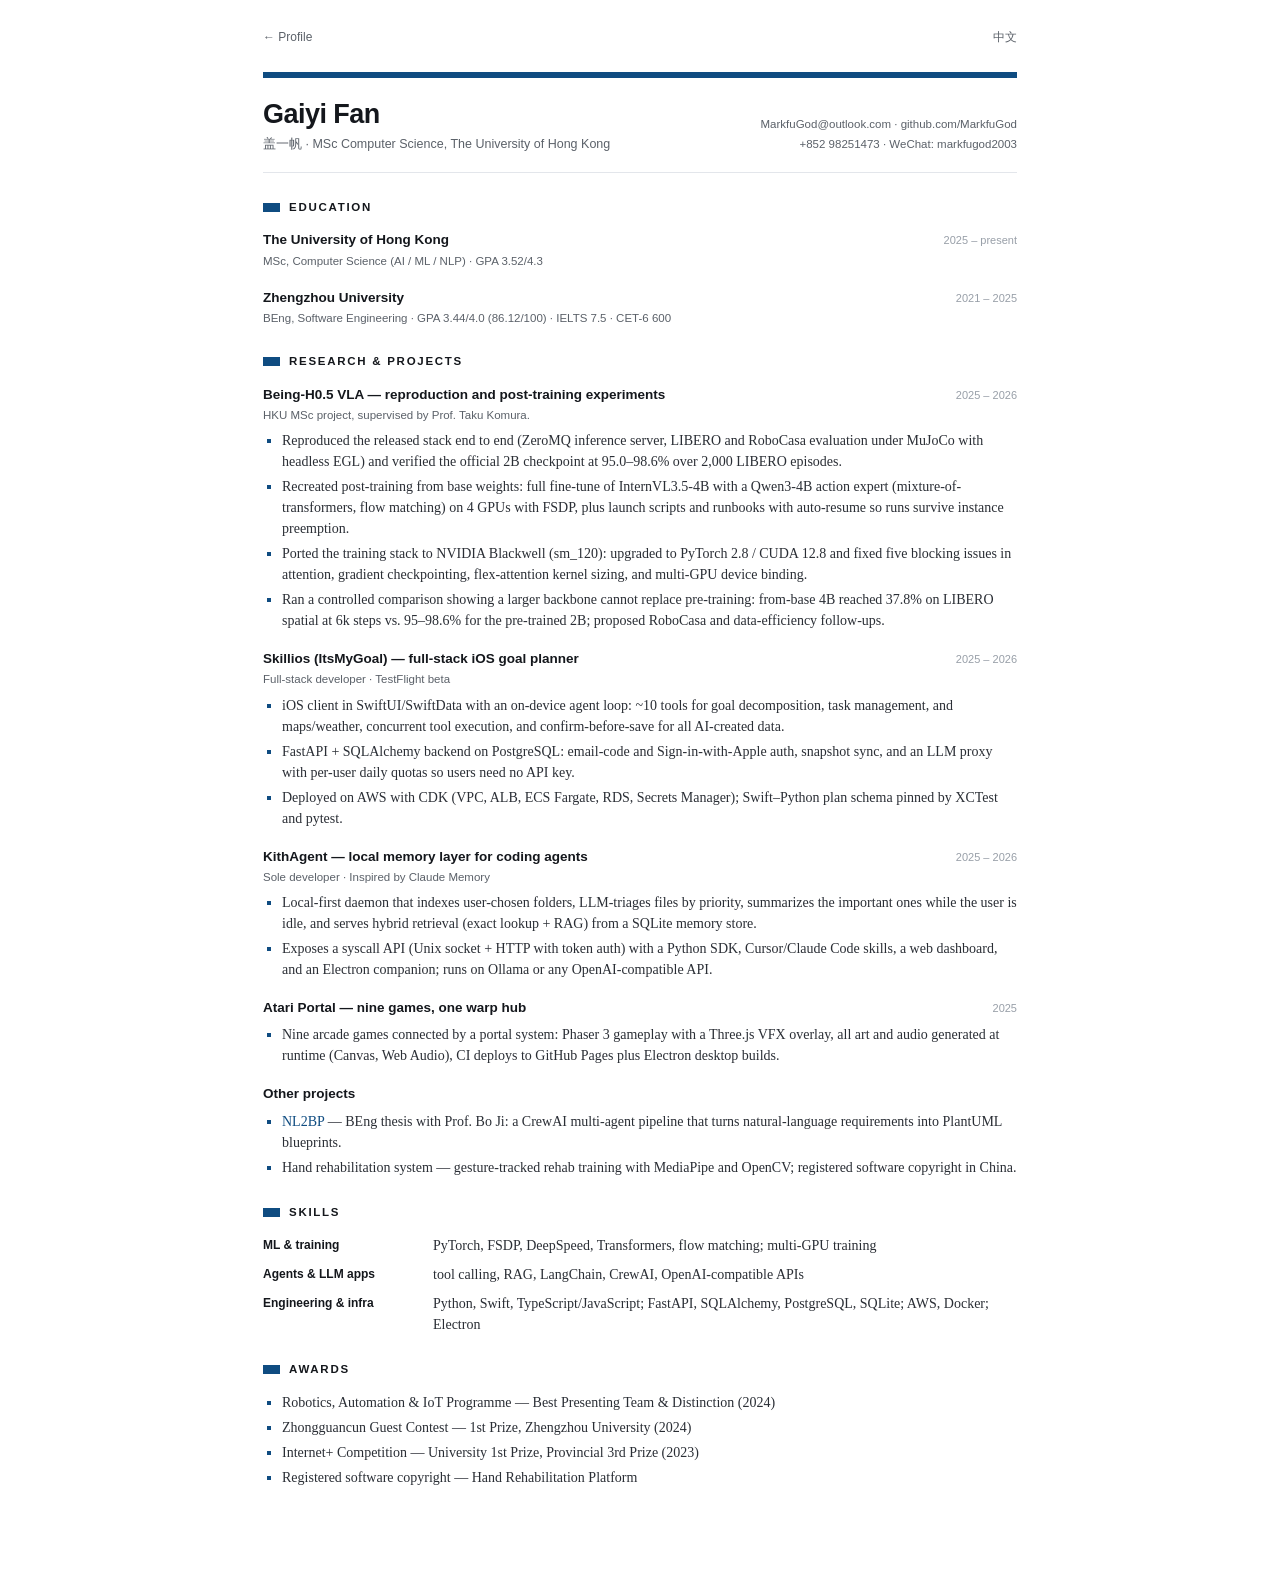
==== index_en.html @ 5c08ab9f "Refresh CV content and split profile/resume styling. Update project write-ups and resume bullets, ad" ====
<!DOCTYPE html>
<html lang="en">
<head>
    <meta charset="UTF-8">
    <meta name="viewport" content="width=device-width, initial-scale=1.0">
    <title>Gaiyi Fan — Resume</title>
    <link rel="stylesheet" href="neurips.css">
</head>
<body class="resume">
    <nav class="nav">
        <a href="index.html">← Profile</a>
        <a href="index_zh.html">中文</a>
    </nav>

    <header class="masthead">
        <div>
            <h1>Gaiyi Fan</h1>
            <div class="tagline">盖一帆 · MSc Computer Science, The University of Hong Kong</div>
        </div>
        <div class="contact">
            <a href="mailto:MarkfuGod@outlook.com">MarkfuGod@outlook.com</a> · github.com/MarkfuGod<br>
            +852 98251473 · WeChat: markfugod2003
        </div>
    </header>

    <section>
        <h2>Education</h2>
        <div class="item">
            <div class="head">
                <span class="title">The University of Hong Kong</span>
                <span class="date">2025 – present</span>
            </div>
            <div class="sub">MSc, Computer Science (AI / ML / NLP) · GPA 3.52/4.3</div>
        </div>
        <div class="item">
            <div class="head">
                <span class="title">Zhengzhou University</span>
                <span class="date">2021 – 2025</span>
            </div>
            <div class="sub">BEng, Software Engineering · GPA 3.44/4.0 (86.12/100) · IELTS 7.5 · CET-6 600</div>
        </div>
    </section>

    <section>
        <h2>Research &amp; Projects</h2>

        <div class="item">
            <div class="head">
                <span class="title">Being-H0.5 VLA — reproduction and post-training experiments</span>
                <span class="date">2025 – 2026</span>
            </div>
            <div class="sub">HKU MSc project, supervised by Prof. Taku Komura.</div>
            <ul>
                <li>Reproduced the released stack end to end (ZeroMQ inference server, LIBERO and RoboCasa evaluation under MuJoCo with headless EGL) and verified the official 2B checkpoint at 95.0–98.6% over 2,000 LIBERO episodes.</li>
                <li>Recreated post-training from base weights: full fine-tune of InternVL3.5-4B with a Qwen3-4B action expert (mixture-of-transformers, flow matching) on 4 GPUs with FSDP, plus launch scripts and runbooks with auto-resume so runs survive instance preemption.</li>
                <li>Ported the training stack to NVIDIA Blackwell (sm_120): upgraded to PyTorch 2.8 / CUDA 12.8 and fixed five blocking issues in attention, gradient checkpointing, flex-attention kernel sizing, and multi-GPU device binding.</li>
                <li>Ran a controlled comparison showing a larger backbone cannot replace pre-training: from-base 4B reached 37.8% on LIBERO spatial at 6k steps vs. 95–98.6% for the pre-trained 2B; proposed RoboCasa and data-efficiency follow-ups.</li>
            </ul>
        </div>

        <div class="item">
            <div class="head">
                <span class="title"><a href="https://github.com/MarkfuGod/skillios" target="_blank">Skillios (ItsMyGoal)</a> — full-stack iOS goal planner</span>
                <span class="date">2025 – 2026</span>
            </div>
            <div class="sub">Full-stack developer · TestFlight beta</div>
            <ul>
                <li>iOS client in SwiftUI/SwiftData with an on-device agent loop: ~10 tools for goal decomposition, task management, and maps/weather, concurrent tool execution, and confirm-before-save for all AI-created data.</li>
                <li>FastAPI + SQLAlchemy backend on PostgreSQL: email-code and Sign-in-with-Apple auth, snapshot sync, and an LLM proxy with per-user daily quotas so users need no API key.</li>
                <li>Deployed on AWS with CDK (VPC, ALB, ECS Fargate, RDS, Secrets Manager); Swift–Python plan schema pinned by XCTest and pytest.</li>
            </ul>
        </div>

        <div class="item">
            <div class="head">
                <span class="title"><a href="https://github.com/MarkfuGod/KithAgent" target="_blank">KithAgent</a> — local memory layer for coding agents</span>
                <span class="date">2025 – 2026</span>
            </div>
            <div class="sub">Sole developer · Inspired by Claude Memory</div>
            <ul>
                <li>Local-first daemon that indexes user-chosen folders, LLM-triages files by priority, summarizes the important ones while the user is idle, and serves hybrid retrieval (exact lookup + RAG) from a SQLite memory store.</li>
                <li>Exposes a syscall API (Unix socket + HTTP with token auth) with a Python SDK, Cursor/Claude Code skills, a web dashboard, and an Electron companion; runs on Ollama or any OpenAI-compatible API.</li>
            </ul>
        </div>

        <div class="item">
            <div class="head">
                <span class="title"><a href="https://github.com/MarkfuGod/atari-portal" target="_blank">Atari Portal</a> — nine games, one warp hub</span>
                <span class="date">2025</span>
            </div>
            <ul>
                <li>Nine arcade games connected by a portal system: Phaser 3 gameplay with a Three.js VFX overlay, all art and audio generated at runtime (Canvas, Web Audio), CI deploys to GitHub Pages plus Electron desktop builds.</li>
            </ul>
        </div>

        <div class="item">
            <div class="head">
                <span class="title">Other projects</span>
            </div>
            <ul>
                <li><a href="NL2BP-Project-Highlight_en.html">NL2BP</a> — BEng thesis with Prof. Bo Ji: a CrewAI multi-agent pipeline that turns natural-language requirements into PlantUML blueprints.</li>
                <li>Hand rehabilitation system — gesture-tracked rehab training with MediaPipe and OpenCV; registered software copyright in China.</li>
            </ul>
        </div>
    </section>

    <section>
        <h2>Skills</h2>
        <div class="skill-grid">
            <span class="k">ML &amp; training</span>
            <span>PyTorch, FSDP, DeepSpeed, Transformers, flow matching; multi-GPU training</span>
            <span class="k">Agents &amp; LLM apps</span>
            <span>tool calling, RAG, LangChain, CrewAI, OpenAI-compatible APIs</span>
            <span class="k">Engineering &amp; infra</span>
            <span>Python, Swift, TypeScript/JavaScript; FastAPI, SQLAlchemy, PostgreSQL, SQLite; AWS, Docker; Electron</span>
        </div>
    </section>

    <section>
        <h2>Awards</h2>
        <ul>
            <li>Robotics, Automation &amp; IoT Programme — Best Presenting Team &amp; Distinction (2024)</li>
            <li>Zhongguancun Guest Contest — 1st Prize, Zhengzhou University (2024)</li>
            <li>Internet+ Competition — University 1st Prize, Provincial 3rd Prize (2023)</li>
            <li>Registered software copyright — Hand Rehabilitation Platform</li>
        </ul>
    </section>
</body>
</html>
---- neurips.css ----
/* CV stylesheet — serif body (academic), sans structure + accent geometry (industrial).
   Shared by profile (body.profile) and resume (body.resume) pages. Print-friendly. */
:root {
    --ink: #14171c;
    --text: #2a2e35;
    --muted: #5b6169;
    --faint: #989fa8;
    --accent: #0f4c81;
    --rule: #e3e6eb;
    --chip-bg: #f3f5f8;
    --chip-bd: #dde2e8;
    --sans: -apple-system, BlinkMacSystemFont, "Segoe UI", "Helvetica Neue",
        Arial, "PingFang SC", "Hiragino Sans GB", "Microsoft YaHei", sans-serif;
    --serif: "Source Serif 4", "Source Serif Pro", Charter, "Bitstream Charter",
        Georgia, "Times New Roman", "Songti SC", SimSun, serif;
    --mono: "SF Mono", Menlo, Consolas, "Courier New", monospace;
}

* { margin: 0; padding: 0; box-sizing: border-box; }

body {
    font-family: var(--serif);
    color: var(--text);
    background: #fff;
    margin: 0 auto;
    text-rendering: optimizeLegibility;
}

body.profile {
    max-width: 750px;
    font-size: 15px;
    line-height: 1.62;
    padding: 28px 28px 90px;
}

body.resume {
    max-width: 810px;
    font-size: 14px;
    line-height: 1.5;
    padding: 28px 28px 90px;
}

a { color: var(--accent); text-decoration: none; }
a:hover { text-decoration: underline; }

code { font-family: var(--mono); font-size: 0.86em; }
strong { color: var(--ink); }

/* ---- top navigation ---- */
.nav {
    font-family: var(--sans);
    font-size: 12px;
    color: var(--faint);
    display: flex;
    justify-content: space-between;
    gap: 1em;
    margin-bottom: 26px;
}
.nav a { color: var(--muted); }

/* ---- masthead ---- */
.masthead {
    border-top: 6px solid var(--accent);
    border-bottom: 1px solid var(--rule);
    padding: 22px 0 18px;
    margin-bottom: 10px;
    display: flex;
    justify-content: space-between;
    align-items: flex-end;
    gap: 24px;
    print-color-adjust: exact;
    -webkit-print-color-adjust: exact;
}
.masthead h1 {
    font-family: var(--sans);
    font-size: 27px;
    font-weight: 800;
    letter-spacing: -0.02em;
    line-height: 1.05;
    color: var(--ink);
}
.masthead .tagline {
    font-family: var(--sans);
    font-size: 12.5px;
    color: var(--muted);
    margin-top: 7px;
}
.masthead .contact {
    font-family: var(--sans);
    font-size: 11.5px;
    line-height: 1.75;
    text-align: right;
    color: var(--muted);
    white-space: nowrap;
    flex-shrink: 0;
}
.masthead .contact a { color: inherit; }

/* ---- sections ---- */
section { margin: 26px 0; }
section:last-child { margin-bottom: 0; }

section > h2 {
    font-family: var(--sans);
    font-size: 11.5px;
    font-weight: 700;
    letter-spacing: 0.15em;
    text-transform: uppercase;
    color: var(--ink);
    display: flex;
    align-items: center;
    gap: 9px;
    margin-bottom: 14px;
}
section > h2::before {
    content: "";
    width: 17px;
    height: 9px;
    background: var(--accent);
    flex-shrink: 0;
    print-color-adjust: exact;
    -webkit-print-color-adjust: exact;
}

p { margin-bottom: 9px; }
p:last-child { margin-bottom: 0; }

.intro p { margin-bottom: 10px; }

/* ---- resume items ---- */
.item { margin-bottom: 18px; }
.item:last-child { margin-bottom: 0; }

.head {
    display: flex;
    justify-content: space-between;
    align-items: baseline;
    gap: 16px;
}
.head .title {
    font-family: var(--sans);
    font-size: 13.5px;
    font-weight: 700;
    color: var(--ink);
}
.head .title a { color: inherit; }
.head .date {
    font-family: var(--sans);
    font-size: 11px;
    color: var(--faint);
    white-space: nowrap;
    font-variant-numeric: tabular-nums;
}
.sub {
    font-family: var(--sans);
    font-size: 11.5px;
    color: var(--muted);
    margin-top: 2px;
}

ul {
    list-style: square;
    margin: 6px 0 0 19px;
    padding: 0;
}
li { margin-bottom: 4px; }
li::marker { color: var(--accent); }
li:last-child { margin-bottom: 0; }

/* ---- skills grid ---- */
.skill-grid {
    display: grid;
    grid-template-columns: 150px 1fr;
    column-gap: 20px;
    row-gap: 8px;
}
.skill-grid .k {
    font-family: var(--sans);
    font-size: 12px;
    font-weight: 700;
    color: var(--ink);
    padding-top: 1px;
}

/* ---- profile page projects ---- */
.project {
    border-top: 1px solid var(--rule);
    padding: 18px 0 4px;
    margin-bottom: 14px;
}
section > .project:first-of-type { border-top: none; padding-top: 4px; }
.project h3 {
    font-family: var(--sans);
    font-size: 16.5px;
    font-weight: 750;
    letter-spacing: -0.01em;
    color: var(--ink);
    margin-bottom: 3px;
}
.project h3 a { color: inherit; }
.project .when {
    font-family: var(--sans);
    font-size: 11.5px;
    color: var(--faint);
    margin-bottom: 11px;
}
.project ul { margin-bottom: 9px; }

/* ---- stack chips ---- */
.chips {
    display: flex;
    flex-wrap: wrap;
    gap: 6px;
    margin-top: 12px;
}
.chips span {
    font-family: var(--sans);
    font-size: 10.5px;
    line-height: 1;
    padding: 4px 9px 5px;
    border: 1px solid var(--chip-bd);
    background: var(--chip-bg);
    border-radius: 999px;
    color: var(--muted);
    white-space: nowrap;
    print-color-adjust: exact;
    -webkit-print-color-adjust: exact;
}

/* ---- responsive ---- */
@media (max-width: 640px) {
    body.profile, body.resume { padding: 20px 18px 70px; }
    .masthead { flex-direction: column; align-items: flex-start; gap: 10px; }
    .masthead .contact { text-align: left; white-space: normal; }
    .head { flex-direction: column; gap: 1px; }
    .skill-grid { grid-template-columns: 1fr; row-gap: 2px; }
    .skill-grid .k { margin-top: 10px; }
}

/* ---- print ---- */
@media print {
    @page { margin: 12mm 14mm; }
    .nav { display: none; }
    body.profile, body.resume {
        max-width: 100%;
        padding: 0;
        font-size: 10pt;
        line-height: 1.5;
    }
    .masthead { border-top-width: 4pt; padding-top: 14pt; }
    .masthead h1 { font-size: 19pt; }
    a { color: inherit; }
    .item, .project { break-inside: avoid; page-break-inside: avoid; }
    section > h2 { break-after: avoid; }
    .masthead { break-after: avoid; }
}
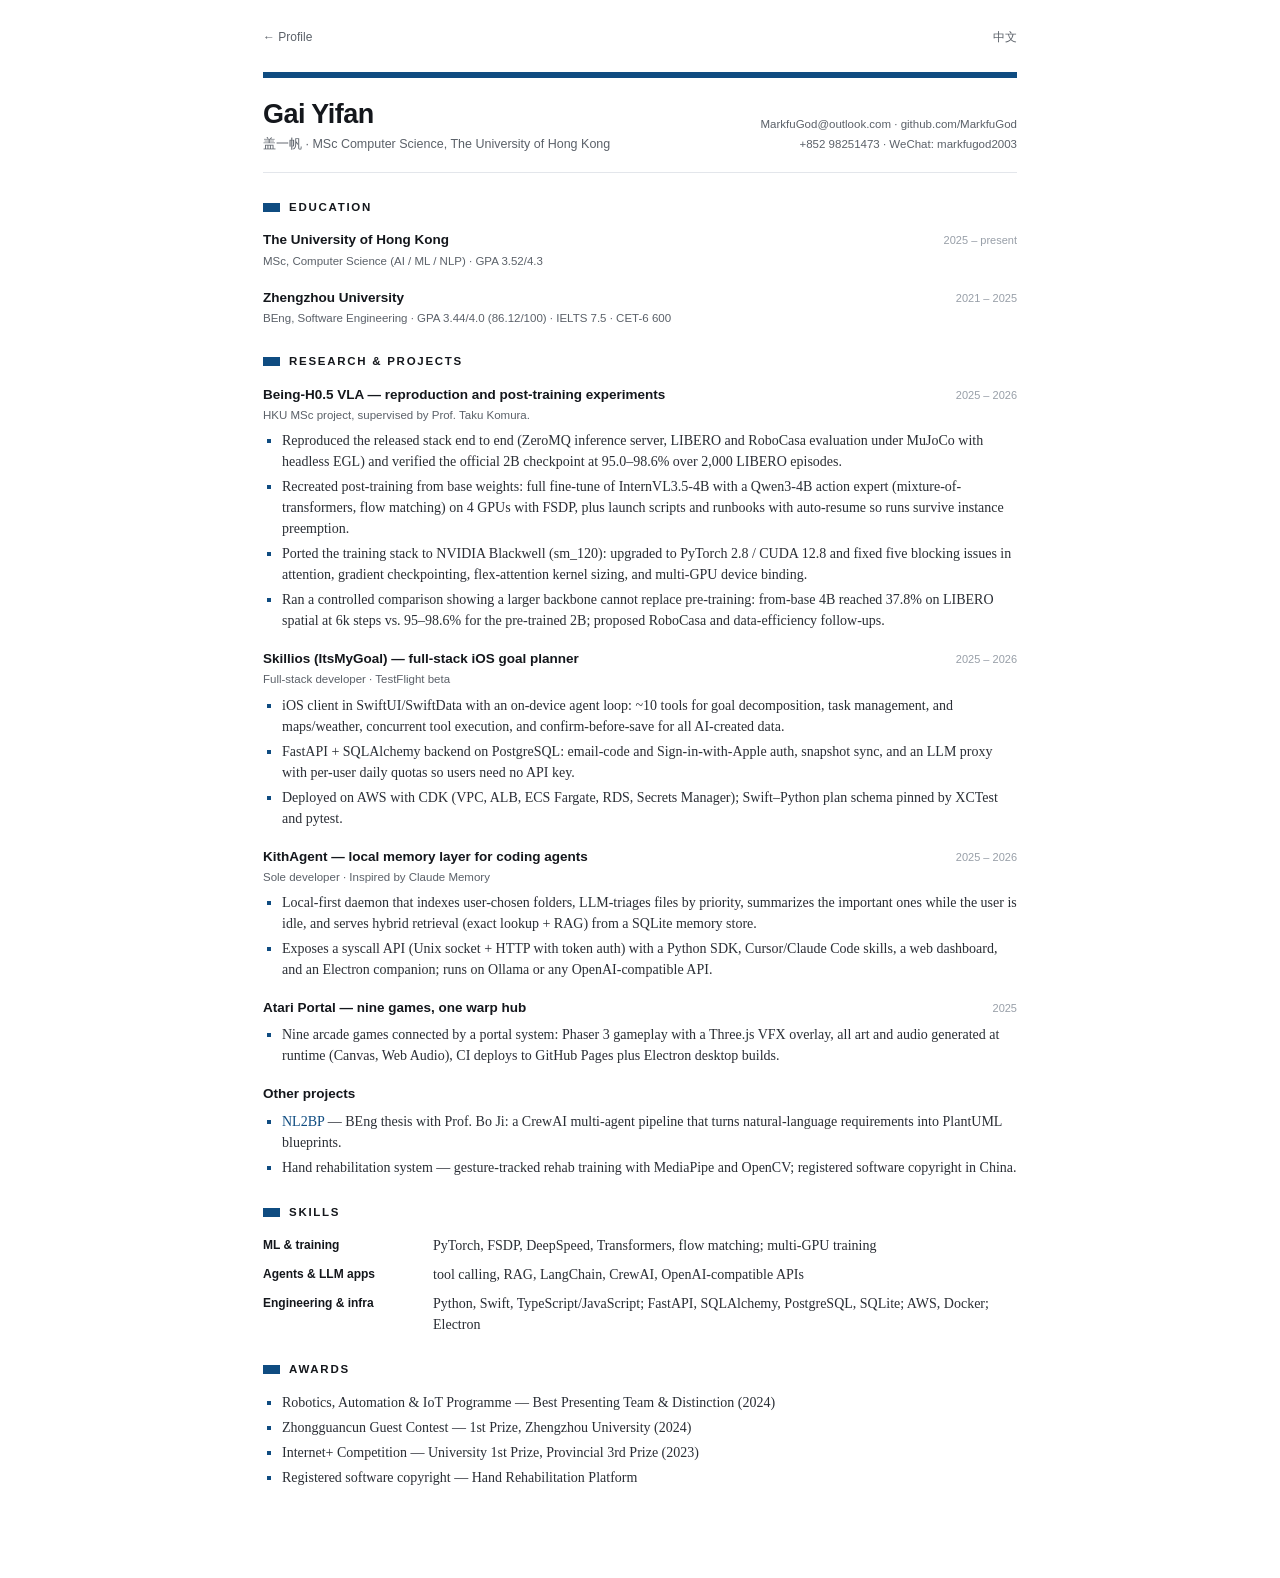
==== commit 75cffc1d: "Correct English name to Gai Yifan across the site." ====
--- a/index_en.html
+++ b/index_en.html
@@ -3,7 +3,7 @@
 <head>
     <meta charset="UTF-8">
     <meta name="viewport" content="width=device-width, initial-scale=1.0">
-    <title>Gaiyi Fan — Resume</title>
+    <title>Gai Yifan — Resume</title>
     <link rel="stylesheet" href="neurips.css">
 </head>
 <body class="resume">
@@ -14,7 +14,7 @@
 
     <header class="masthead">
         <div>
-            <h1>Gaiyi Fan</h1>
+            <h1>Gai Yifan</h1>
             <div class="tagline">盖一帆 · MSc Computer Science, The University of Hong Kong</div>
         </div>
         <div class="contact">
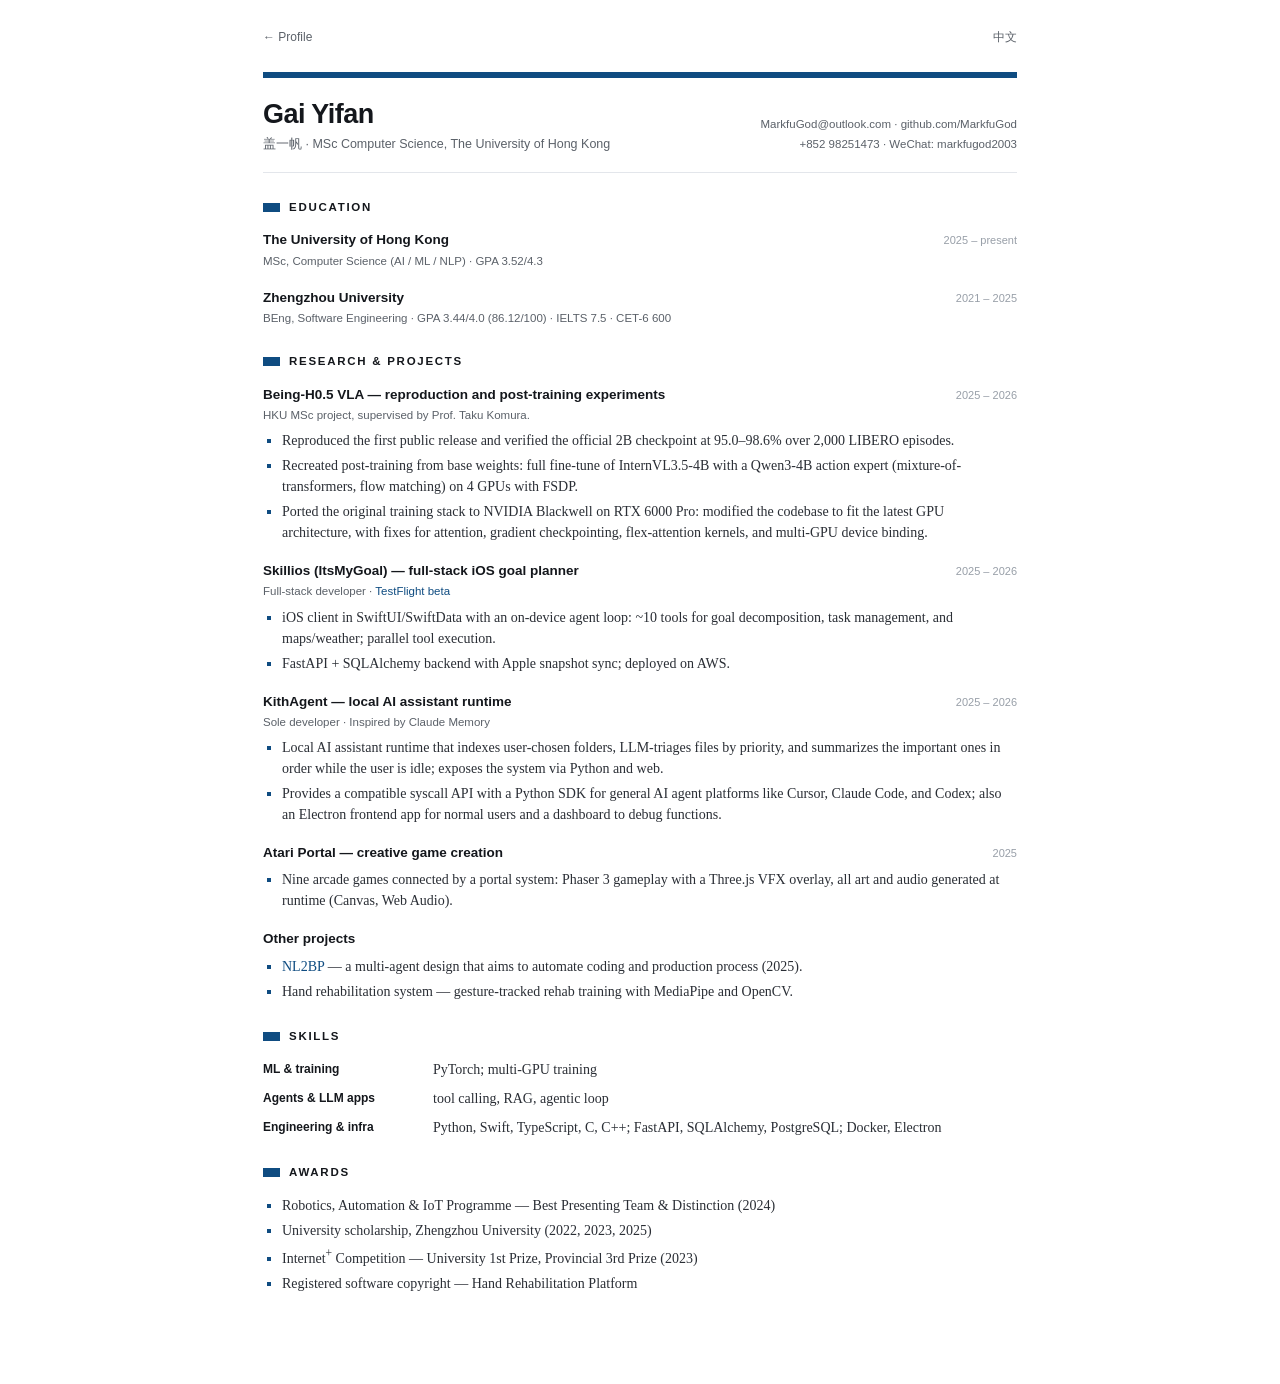
==== commit 364e45ae: "Tighten resume bullets and add Skillios TestFlight link. Refocus project and skills sections per lat" ====
--- a/index_en.html
+++ b/index_en.html
@@ -51,10 +51,9 @@
             </div>
             <div class="sub">HKU MSc project, supervised by Prof. Taku Komura.</div>
             <ul>
-                <li>Reproduced the released stack end to end (ZeroMQ inference server, LIBERO and RoboCasa evaluation under MuJoCo with headless EGL) and verified the official 2B checkpoint at 95.0–98.6% over 2,000 LIBERO episodes.</li>
-                <li>Recreated post-training from base weights: full fine-tune of InternVL3.5-4B with a Qwen3-4B action expert (mixture-of-transformers, flow matching) on 4 GPUs with FSDP, plus launch scripts and runbooks with auto-resume so runs survive instance preemption.</li>
-                <li>Ported the training stack to NVIDIA Blackwell (sm_120): upgraded to PyTorch 2.8 / CUDA 12.8 and fixed five blocking issues in attention, gradient checkpointing, flex-attention kernel sizing, and multi-GPU device binding.</li>
-                <li>Ran a controlled comparison showing a larger backbone cannot replace pre-training: from-base 4B reached 37.8% on LIBERO spatial at 6k steps vs. 95–98.6% for the pre-trained 2B; proposed RoboCasa and data-efficiency follow-ups.</li>
+                <li>Reproduced the first public release and verified the official 2B checkpoint at 95.0–98.6% over 2,000 LIBERO episodes.</li>
+                <li>Recreated post-training from base weights: full fine-tune of InternVL3.5-4B with a Qwen3-4B action expert (mixture-of-transformers, flow matching) on 4 GPUs with FSDP.</li>
+                <li>Ported the original training stack to NVIDIA Blackwell on RTX 6000 Pro: modified the codebase to fit the latest GPU architecture, with fixes for attention, gradient checkpointing, flex-attention kernels, and multi-GPU device binding.</li>
             </ul>
         </div>
 
@@ -63,33 +62,32 @@
                 <span class="title"><a href="https://github.com/MarkfuGod/skillios" target="_blank">Skillios (ItsMyGoal)</a> — full-stack iOS goal planner</span>
                 <span class="date">2025 – 2026</span>
             </div>
-            <div class="sub">Full-stack developer · TestFlight beta</div>
+            <div class="sub">Full-stack developer · <a href="https://testflight.apple.com/join/FVfXajpn" target="_blank">TestFlight beta</a></div>
             <ul>
-                <li>iOS client in SwiftUI/SwiftData with an on-device agent loop: ~10 tools for goal decomposition, task management, and maps/weather, concurrent tool execution, and confirm-before-save for all AI-created data.</li>
-                <li>FastAPI + SQLAlchemy backend on PostgreSQL: email-code and Sign-in-with-Apple auth, snapshot sync, and an LLM proxy with per-user daily quotas so users need no API key.</li>
-                <li>Deployed on AWS with CDK (VPC, ALB, ECS Fargate, RDS, Secrets Manager); Swift–Python plan schema pinned by XCTest and pytest.</li>
+                <li>iOS client in SwiftUI/SwiftData with an on-device agent loop: ~10 tools for goal decomposition, task management, and maps/weather; parallel tool execution.</li>
+                <li>FastAPI + SQLAlchemy backend with Apple snapshot sync; deployed on AWS.</li>
             </ul>
         </div>
 
         <div class="item">
             <div class="head">
-                <span class="title"><a href="https://github.com/MarkfuGod/KithAgent" target="_blank">KithAgent</a> — local memory layer for coding agents</span>
+                <span class="title"><a href="https://github.com/MarkfuGod/KithAgent" target="_blank">KithAgent</a> — local AI assistant runtime</span>
                 <span class="date">2025 – 2026</span>
             </div>
             <div class="sub">Sole developer · Inspired by Claude Memory</div>
             <ul>
-                <li>Local-first daemon that indexes user-chosen folders, LLM-triages files by priority, summarizes the important ones while the user is idle, and serves hybrid retrieval (exact lookup + RAG) from a SQLite memory store.</li>
-                <li>Exposes a syscall API (Unix socket + HTTP with token auth) with a Python SDK, Cursor/Claude Code skills, a web dashboard, and an Electron companion; runs on Ollama or any OpenAI-compatible API.</li>
+                <li>Local AI assistant runtime that indexes user-chosen folders, LLM-triages files by priority, and summarizes the important ones in order while the user is idle; exposes the system via Python and web.</li>
+                <li>Provides a compatible syscall API with a Python SDK for general AI agent platforms like Cursor, Claude Code, and Codex; also an Electron frontend app for normal users and a dashboard to debug functions.</li>
             </ul>
         </div>
 
         <div class="item">
             <div class="head">
-                <span class="title"><a href="https://github.com/MarkfuGod/atari-portal" target="_blank">Atari Portal</a> — nine games, one warp hub</span>
+                <span class="title"><a href="https://github.com/MarkfuGod/atari-portal" target="_blank">Atari Portal</a> — creative game creation</span>
                 <span class="date">2025</span>
             </div>
             <ul>
-                <li>Nine arcade games connected by a portal system: Phaser 3 gameplay with a Three.js VFX overlay, all art and audio generated at runtime (Canvas, Web Audio), CI deploys to GitHub Pages plus Electron desktop builds.</li>
+                <li>Nine arcade games connected by a portal system: Phaser 3 gameplay with a Three.js VFX overlay, all art and audio generated at runtime (Canvas, Web Audio).</li>
             </ul>
         </div>
 
@@ -98,8 +96,8 @@
                 <span class="title">Other projects</span>
             </div>
             <ul>
-                <li><a href="NL2BP-Project-Highlight_en.html">NL2BP</a> — BEng thesis with Prof. Bo Ji: a CrewAI multi-agent pipeline that turns natural-language requirements into PlantUML blueprints.</li>
-                <li>Hand rehabilitation system — gesture-tracked rehab training with MediaPipe and OpenCV; registered software copyright in China.</li>
+                <li><a href="NL2BP-Project-Highlight_en.html">NL2BP</a> — a multi-agent design that aims to automate coding and production process (2025).</li>
+                <li>Hand rehabilitation system — gesture-tracked rehab training with MediaPipe and OpenCV.</li>
             </ul>
         </div>
     </section>
@@ -108,11 +106,11 @@
         <h2>Skills</h2>
         <div class="skill-grid">
             <span class="k">ML &amp; training</span>
-            <span>PyTorch, FSDP, DeepSpeed, Transformers, flow matching; multi-GPU training</span>
+            <span>PyTorch; multi-GPU training</span>
             <span class="k">Agents &amp; LLM apps</span>
-            <span>tool calling, RAG, LangChain, CrewAI, OpenAI-compatible APIs</span>
+            <span>tool calling, RAG, agentic loop</span>
             <span class="k">Engineering &amp; infra</span>
-            <span>Python, Swift, TypeScript/JavaScript; FastAPI, SQLAlchemy, PostgreSQL, SQLite; AWS, Docker; Electron</span>
+            <span>Python, Swift, TypeScript, C, C++; FastAPI, SQLAlchemy, PostgreSQL; Docker, Electron</span>
         </div>
     </section>
 
@@ -120,8 +118,8 @@
         <h2>Awards</h2>
         <ul>
             <li>Robotics, Automation &amp; IoT Programme — Best Presenting Team &amp; Distinction (2024)</li>
-            <li>Zhongguancun Guest Contest — 1st Prize, Zhengzhou University (2024)</li>
-            <li>Internet+ Competition — University 1st Prize, Provincial 3rd Prize (2023)</li>
+            <li>University scholarship, Zhengzhou University (2022, 2023, 2025)</li>
+            <li>Internet<sup>+</sup> Competition — University 1st Prize, Provincial 3rd Prize (2023)</li>
             <li>Registered software copyright — Hand Rehabilitation Platform</li>
         </ul>
     </section>
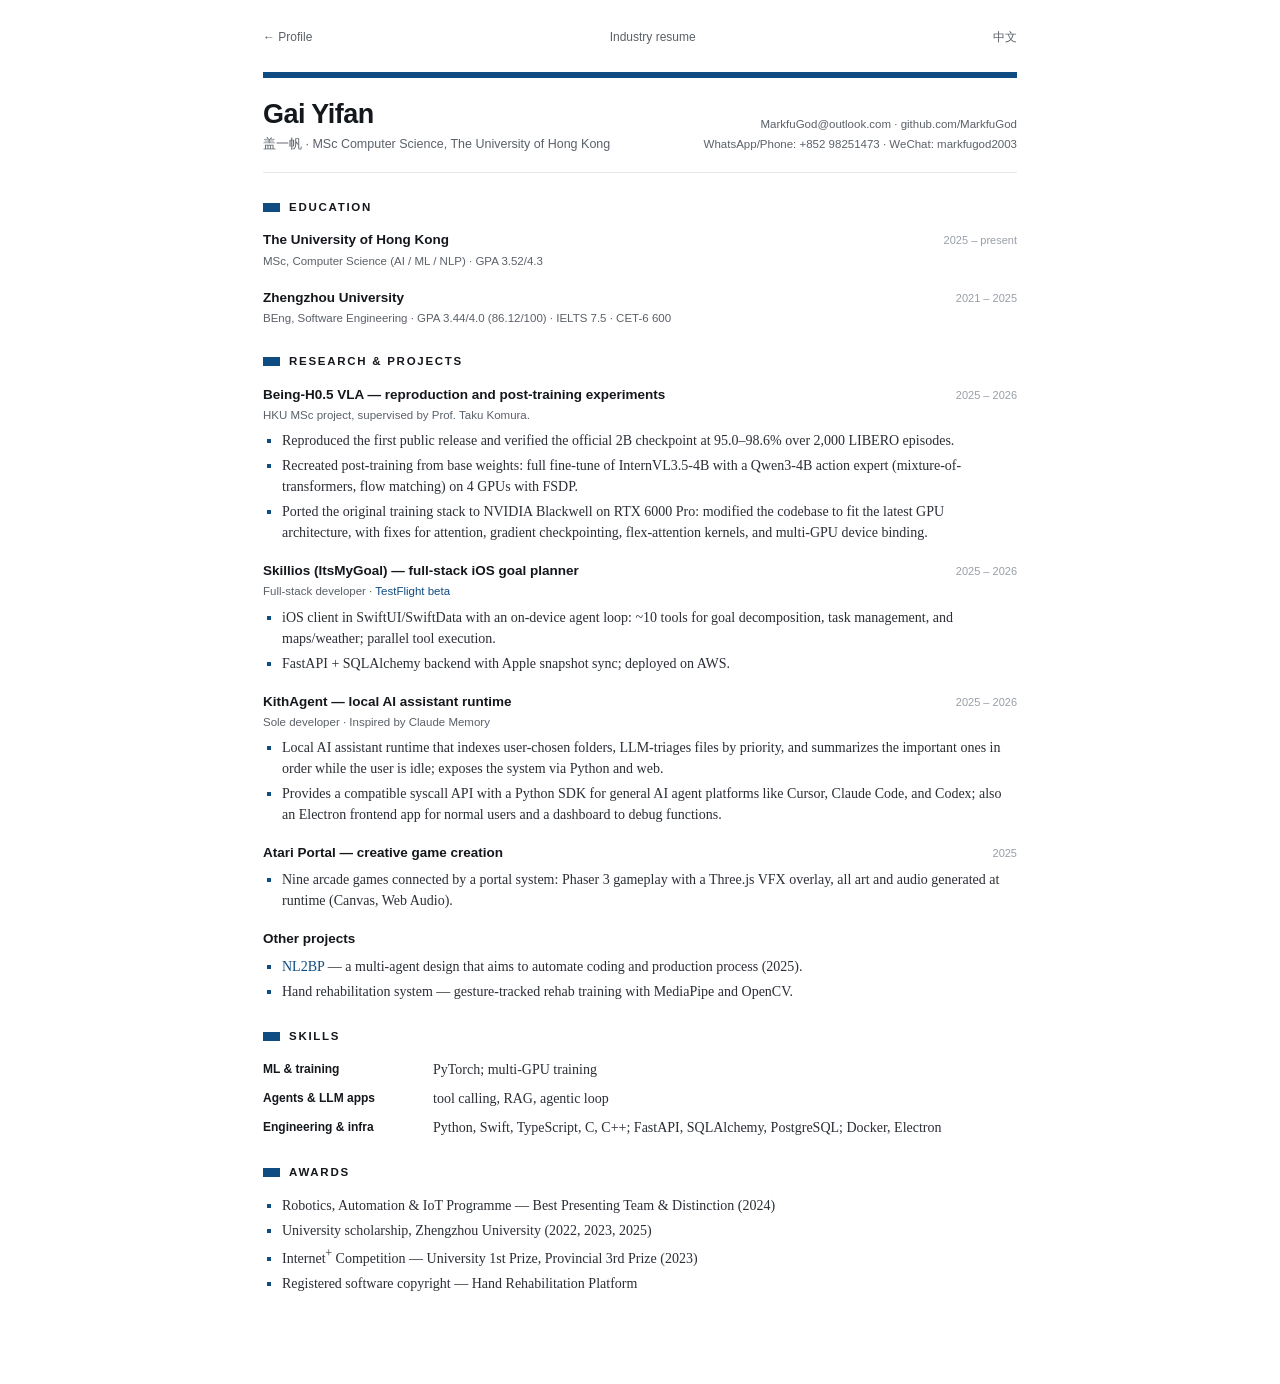
==== commit dd8a4ab0: "Add industry-focused resumes with agent engineering emphasis. Introduce EN/ZH industrial resume page" ====
--- a/index_en.html
+++ b/index_en.html
@@ -9,6 +9,7 @@
 <body class="resume">
     <nav class="nav">
         <a href="index.html">← Profile</a>
+        <a href="index_en_industrial.html">Industry resume</a>
         <a href="index_zh.html">中文</a>
     </nav>
 
@@ -19,7 +20,7 @@
         </div>
         <div class="contact">
             <a href="mailto:MarkfuGod@outlook.com">MarkfuGod@outlook.com</a> · github.com/MarkfuGod<br>
-            +852 98251473 · WeChat: markfugod2003
+            WhatsApp/Phone: +852 98251473 · WeChat: markfugod2003
         </div>
     </header>
 
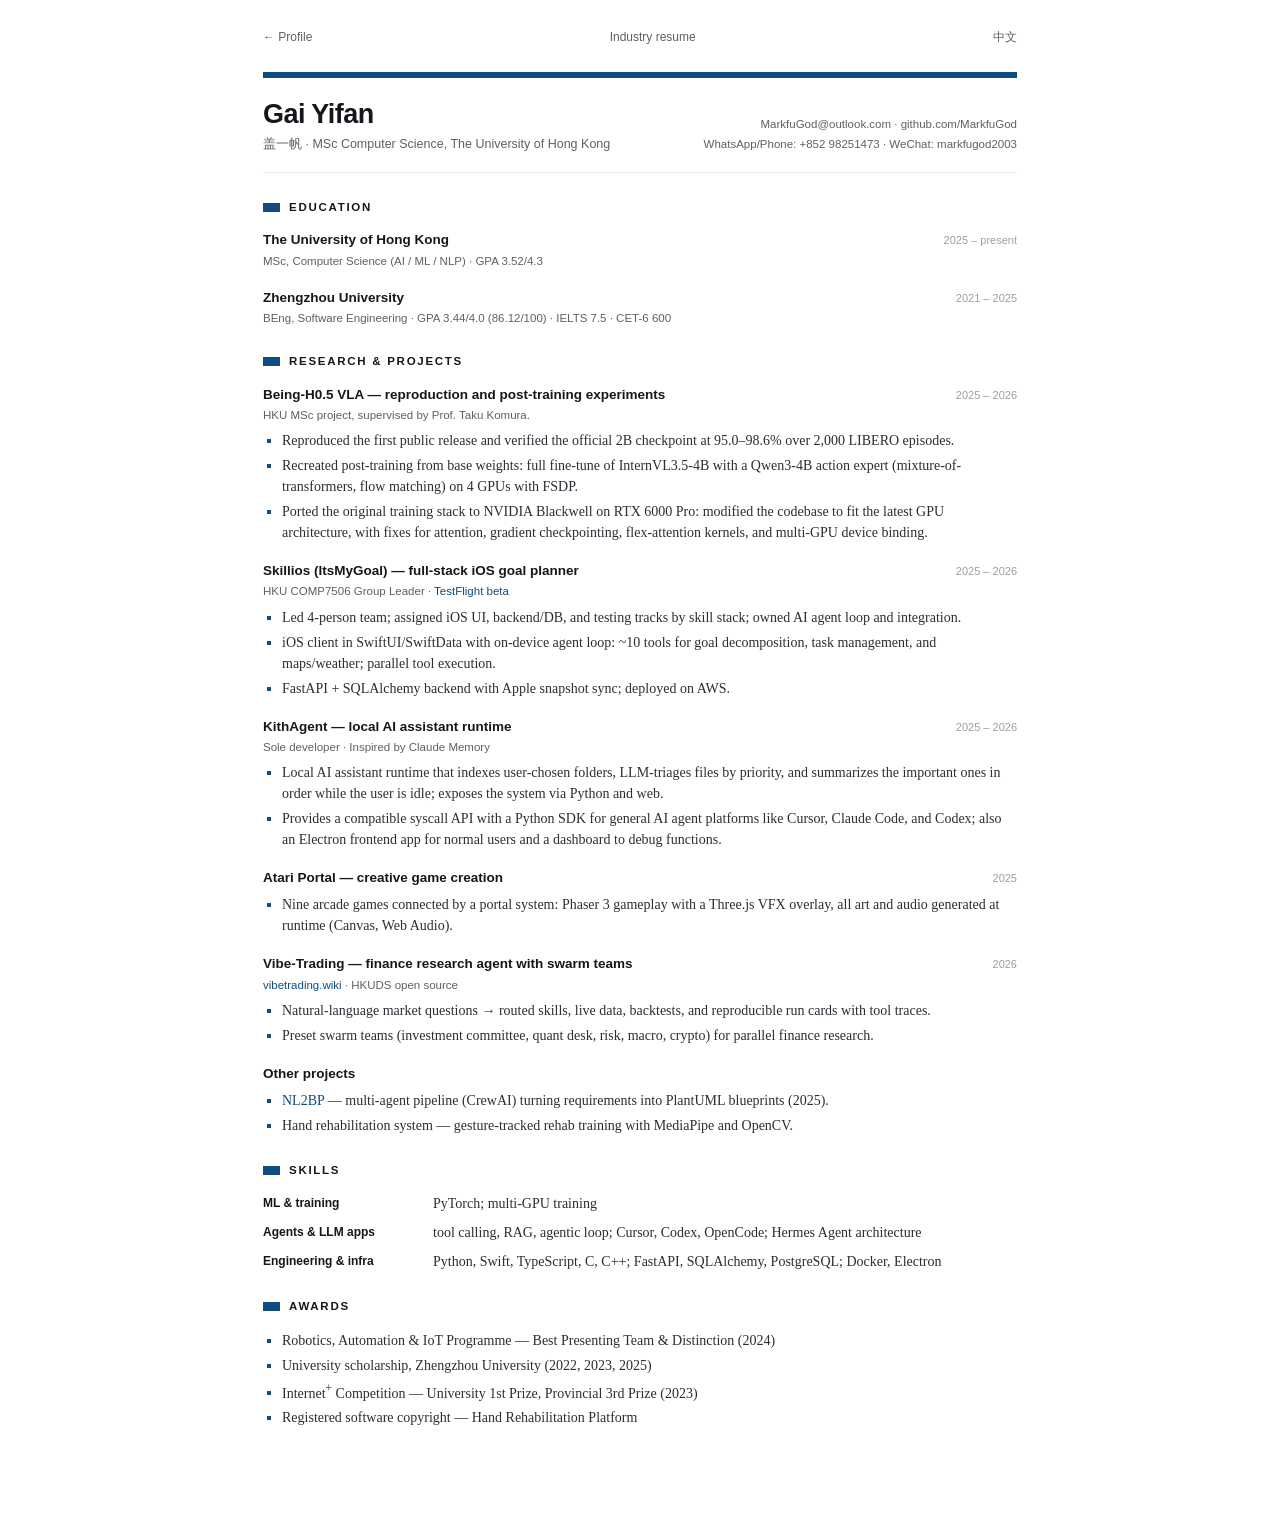
==== commit 413f0fd1: "Update resumes with Vibe-Trading and streamlined team leadership. Add finance research agent project" ====
--- a/index_en.html
+++ b/index_en.html
@@ -63,9 +63,10 @@
                 <span class="title"><a href="https://github.com/MarkfuGod/skillios" target="_blank">Skillios (ItsMyGoal)</a> — full-stack iOS goal planner</span>
                 <span class="date">2025 – 2026</span>
             </div>
-            <div class="sub">Full-stack developer · <a href="https://testflight.apple.com/join/FVfXajpn" target="_blank">TestFlight beta</a></div>
+            <div class="sub">HKU COMP7506 Group Leader · <a href="https://testflight.apple.com/join/FVfXajpn" target="_blank">TestFlight beta</a></div>
             <ul>
-                <li>iOS client in SwiftUI/SwiftData with an on-device agent loop: ~10 tools for goal decomposition, task management, and maps/weather; parallel tool execution.</li>
+                <li>Led 4-person team; assigned iOS UI, backend/DB, and testing tracks by skill stack; owned AI agent loop and integration.</li>
+                <li>iOS client in SwiftUI/SwiftData with on-device agent loop: ~10 tools for goal decomposition, task management, and maps/weather; parallel tool execution.</li>
                 <li>FastAPI + SQLAlchemy backend with Apple snapshot sync; deployed on AWS.</li>
             </ul>
         </div>
@@ -94,10 +95,22 @@
 
         <div class="item">
             <div class="head">
+                <span class="title"><a href="Vibe-Trading-Project-Highlight_en.html">Vibe-Trading</a> — finance research agent with swarm teams</span>
+                <span class="date">2026</span>
+            </div>
+            <div class="sub"><a href="https://vibetrading.wiki/home/" target="_blank">vibetrading.wiki</a> · HKUDS open source</div>
+            <ul>
+                <li>Natural-language market questions → routed skills, live data, backtests, and reproducible run cards with tool traces.</li>
+                <li>Preset swarm teams (investment committee, quant desk, risk, macro, crypto) for parallel finance research.</li>
+            </ul>
+        </div>
+
+        <div class="item">
+            <div class="head">
                 <span class="title">Other projects</span>
             </div>
             <ul>
-                <li><a href="NL2BP-Project-Highlight_en.html">NL2BP</a> — a multi-agent design that aims to automate coding and production process (2025).</li>
+                <li><a href="NL2BP-Project-Highlight_en.html">NL2BP</a> — multi-agent pipeline (CrewAI) turning requirements into PlantUML blueprints (2025).</li>
                 <li>Hand rehabilitation system — gesture-tracked rehab training with MediaPipe and OpenCV.</li>
             </ul>
         </div>
@@ -109,7 +122,7 @@
             <span class="k">ML &amp; training</span>
             <span>PyTorch; multi-GPU training</span>
             <span class="k">Agents &amp; LLM apps</span>
-            <span>tool calling, RAG, agentic loop</span>
+            <span>tool calling, RAG, agentic loop; Cursor, Codex, OpenCode; Hermes Agent architecture</span>
             <span class="k">Engineering &amp; infra</span>
             <span>Python, Swift, TypeScript, C, C++; FastAPI, SQLAlchemy, PostgreSQL; Docker, Electron</span>
         </div>
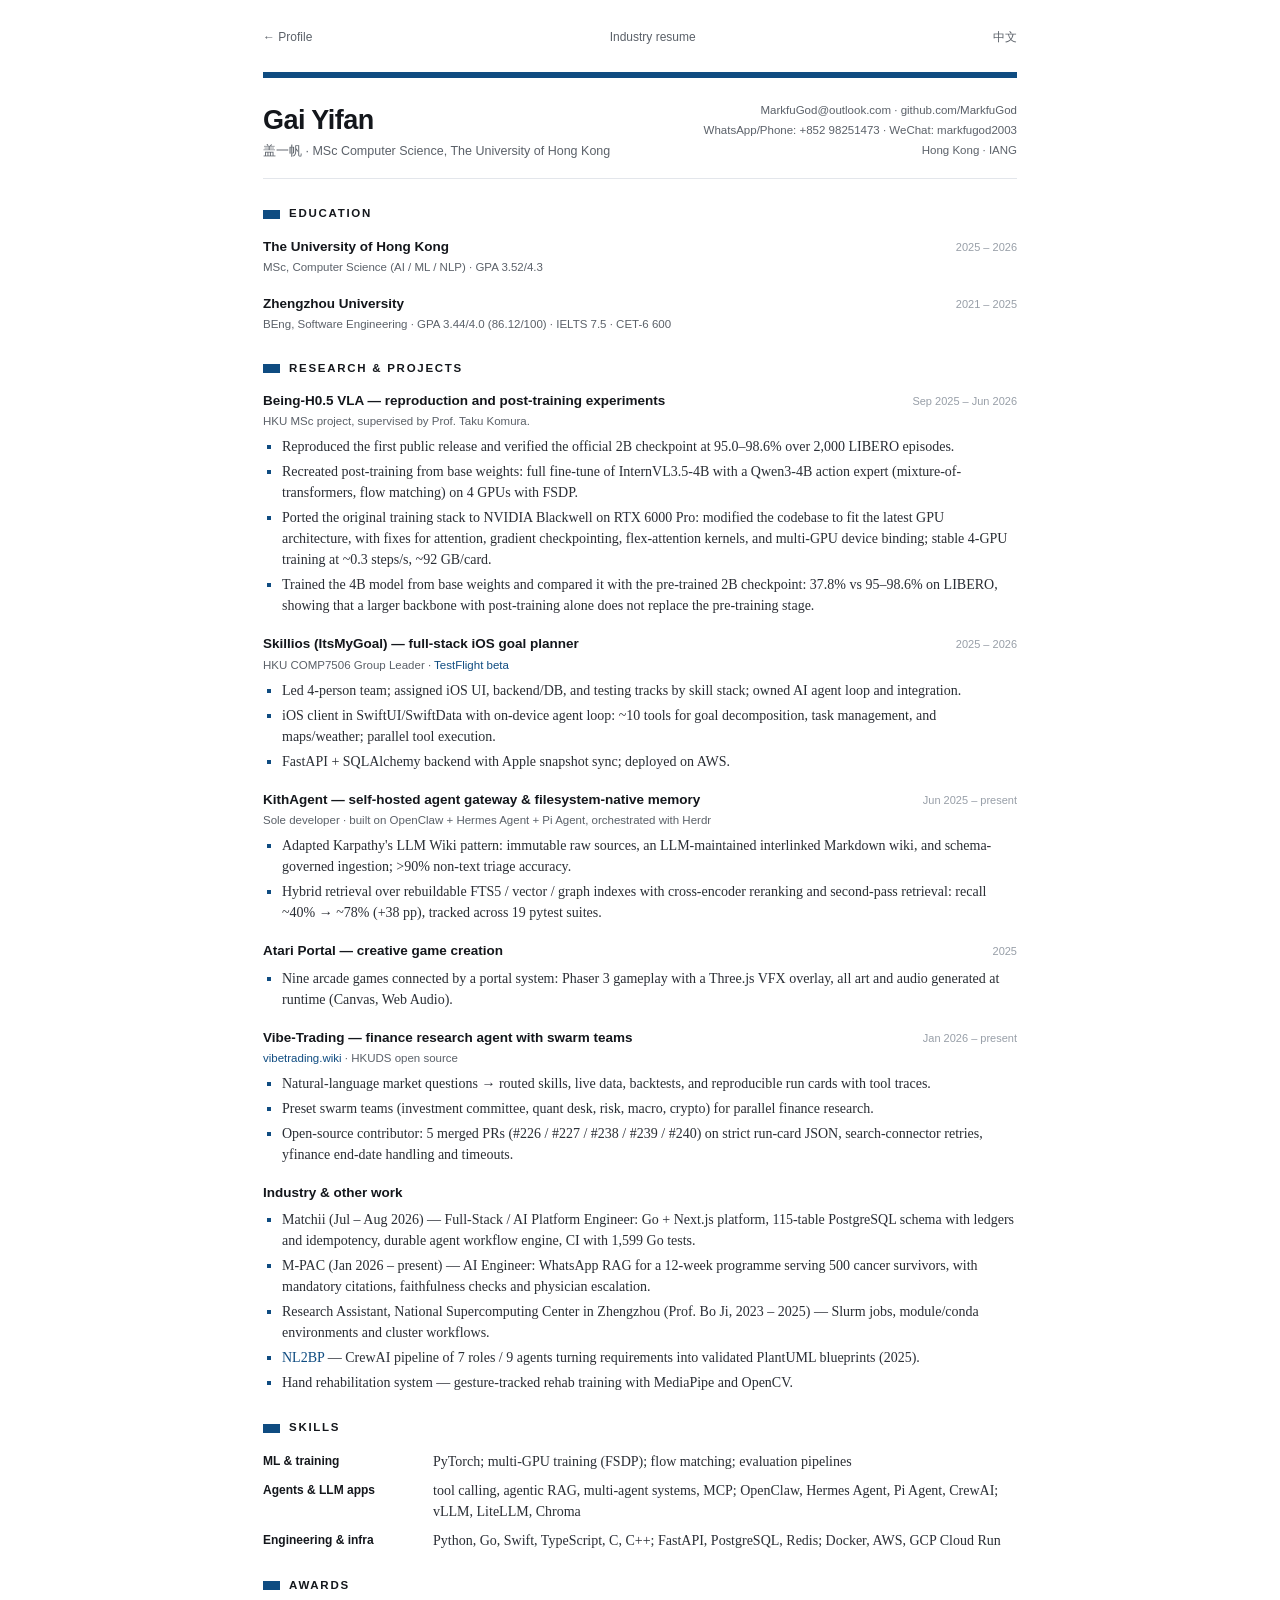
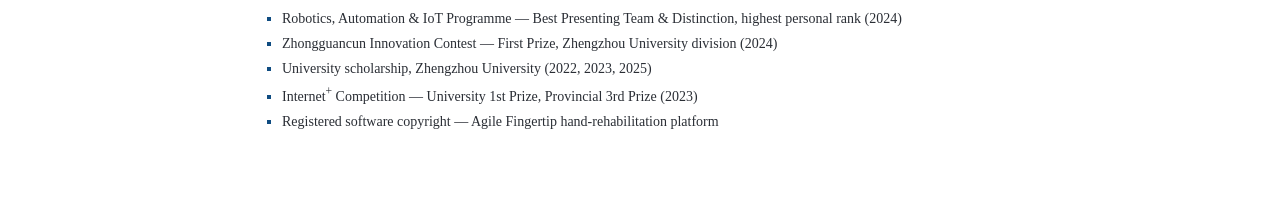
==== commit 923d28e8: "Update profile, academic resumes and Vibe-Trading highlight to October 2026 content." ====
--- a/index_en.html
+++ b/index_en.html
@@ -20,7 +20,8 @@
         </div>
         <div class="contact">
             <a href="mailto:MarkfuGod@outlook.com">MarkfuGod@outlook.com</a> · github.com/MarkfuGod<br>
-            WhatsApp/Phone: +852 98251473 · WeChat: markfugod2003
+            WhatsApp/Phone: +852 98251473 · WeChat: markfugod2003<br>
+            Hong Kong · IANG
         </div>
     </header>
 
@@ -29,7 +30,7 @@
         <div class="item">
             <div class="head">
                 <span class="title">The University of Hong Kong</span>
-                <span class="date">2025 – present</span>
+                <span class="date">2025 – 2026</span>
             </div>
             <div class="sub">MSc, Computer Science (AI / ML / NLP) · GPA 3.52/4.3</div>
         </div>
@@ -48,13 +49,14 @@
         <div class="item">
             <div class="head">
                 <span class="title">Being-H0.5 VLA — reproduction and post-training experiments</span>
-                <span class="date">2025 – 2026</span>
+                <span class="date">Sep 2025 – Jun 2026</span>
             </div>
             <div class="sub">HKU MSc project, supervised by Prof. Taku Komura.</div>
             <ul>
                 <li>Reproduced the first public release and verified the official 2B checkpoint at 95.0–98.6% over 2,000 LIBERO episodes.</li>
                 <li>Recreated post-training from base weights: full fine-tune of InternVL3.5-4B with a Qwen3-4B action expert (mixture-of-transformers, flow matching) on 4 GPUs with FSDP.</li>
-                <li>Ported the original training stack to NVIDIA Blackwell on RTX 6000 Pro: modified the codebase to fit the latest GPU architecture, with fixes for attention, gradient checkpointing, flex-attention kernels, and multi-GPU device binding.</li>
+                <li>Ported the original training stack to NVIDIA Blackwell on RTX 6000 Pro: modified the codebase to fit the latest GPU architecture, with fixes for attention, gradient checkpointing, flex-attention kernels, and multi-GPU device binding; stable 4-GPU training at ~0.3 steps/s, ~92 GB/card.</li>
+                <li>Trained the 4B model from base weights and compared it with the pre-trained 2B checkpoint: 37.8% vs 95–98.6% on LIBERO, showing that a larger backbone with post-training alone does not replace the pre-training stage.</li>
             </ul>
         </div>
 
@@ -73,13 +75,13 @@
 
         <div class="item">
             <div class="head">
-                <span class="title"><a href="https://github.com/MarkfuGod/KithAgent" target="_blank">KithAgent</a> — local AI assistant runtime</span>
-                <span class="date">2025 – 2026</span>
+                <span class="title"><a href="https://github.com/MarkfuGod/KithAgent" target="_blank">KithAgent</a> — self-hosted agent gateway &amp; filesystem-native memory</span>
+                <span class="date">Jun 2025 – present</span>
             </div>
-            <div class="sub">Sole developer · Inspired by Claude Memory</div>
+            <div class="sub">Sole developer · built on OpenClaw + Hermes Agent + Pi Agent, orchestrated with Herdr</div>
             <ul>
-                <li>Local AI assistant runtime that indexes user-chosen folders, LLM-triages files by priority, and summarizes the important ones in order while the user is idle; exposes the system via Python and web.</li>
-                <li>Provides a compatible syscall API with a Python SDK for general AI agent platforms like Cursor, Claude Code, and Codex; also an Electron frontend app for normal users and a dashboard to debug functions.</li>
+                <li>Adapted Karpathy's LLM Wiki pattern: immutable raw sources, an LLM-maintained interlinked Markdown wiki, and schema-governed ingestion; &gt;90% non-text triage accuracy.</li>
+                <li>Hybrid retrieval over rebuildable FTS5 / vector / graph indexes with cross-encoder reranking and second-pass retrieval: recall ~40% → ~78% (+38 pp), tracked across 19 pytest suites.</li>
             </ul>
         </div>
 
@@ -96,21 +98,25 @@
         <div class="item">
             <div class="head">
                 <span class="title"><a href="Vibe-Trading-Project-Highlight_en.html">Vibe-Trading</a> — finance research agent with swarm teams</span>
-                <span class="date">2026</span>
+                <span class="date">Jan 2026 – present</span>
             </div>
             <div class="sub"><a href="https://vibetrading.wiki/home/" target="_blank">vibetrading.wiki</a> · HKUDS open source</div>
             <ul>
                 <li>Natural-language market questions → routed skills, live data, backtests, and reproducible run cards with tool traces.</li>
                 <li>Preset swarm teams (investment committee, quant desk, risk, macro, crypto) for parallel finance research.</li>
+                <li>Open-source contributor: 5 merged PRs (#226 / #227 / #238 / #239 / #240) on strict run-card JSON, search-connector retries, yfinance end-date handling and timeouts.</li>
             </ul>
         </div>
 
         <div class="item">
             <div class="head">
-                <span class="title">Other projects</span>
+                <span class="title">Industry &amp; other work</span>
             </div>
             <ul>
-                <li><a href="NL2BP-Project-Highlight_en.html">NL2BP</a> — multi-agent pipeline (CrewAI) turning requirements into PlantUML blueprints (2025).</li>
+                <li>Matchii (Jul – Aug 2026) — Full-Stack / AI Platform Engineer: Go + Next.js platform, 115-table PostgreSQL schema with ledgers and idempotency, durable agent workflow engine, CI with 1,599 Go tests.</li>
+                <li>M-PAC (Jan 2026 – present) — AI Engineer: WhatsApp RAG for a 12-week programme serving 500 cancer survivors, with mandatory citations, faithfulness checks and physician escalation.</li>
+                <li>Research Assistant, National Supercomputing Center in Zhengzhou (Prof. Bo Ji, 2023 – 2025) — Slurm jobs, module/conda environments and cluster workflows.</li>
+                <li><a href="NL2BP-Project-Highlight_en.html">NL2BP</a> — CrewAI pipeline of 7 roles / 9 agents turning requirements into validated PlantUML blueprints (2025).</li>
                 <li>Hand rehabilitation system — gesture-tracked rehab training with MediaPipe and OpenCV.</li>
             </ul>
         </div>
@@ -120,21 +126,22 @@
         <h2>Skills</h2>
         <div class="skill-grid">
             <span class="k">ML &amp; training</span>
-            <span>PyTorch; multi-GPU training</span>
+            <span>PyTorch; multi-GPU training (FSDP); flow matching; evaluation pipelines</span>
             <span class="k">Agents &amp; LLM apps</span>
-            <span>tool calling, RAG, agentic loop; Cursor, Codex, OpenCode; Hermes Agent architecture</span>
+            <span>tool calling, agentic RAG, multi-agent systems, MCP; OpenClaw, Hermes Agent, Pi Agent, CrewAI; vLLM, LiteLLM, Chroma</span>
             <span class="k">Engineering &amp; infra</span>
-            <span>Python, Swift, TypeScript, C, C++; FastAPI, SQLAlchemy, PostgreSQL; Docker, Electron</span>
+            <span>Python, Go, Swift, TypeScript, C, C++; FastAPI, PostgreSQL, Redis; Docker, AWS, GCP Cloud Run</span>
         </div>
     </section>
 
     <section>
         <h2>Awards</h2>
         <ul>
-            <li>Robotics, Automation &amp; IoT Programme — Best Presenting Team &amp; Distinction (2024)</li>
+            <li>Robotics, Automation &amp; IoT Programme — Best Presenting Team &amp; Distinction, highest personal rank (2024)</li>
+            <li>Zhongguancun Innovation Contest — First Prize, Zhengzhou University division (2024)</li>
             <li>University scholarship, Zhengzhou University (2022, 2023, 2025)</li>
             <li>Internet<sup>+</sup> Competition — University 1st Prize, Provincial 3rd Prize (2023)</li>
-            <li>Registered software copyright — Hand Rehabilitation Platform</li>
+            <li>Registered software copyright — Agile Fingertip hand-rehabilitation platform</li>
         </ul>
     </section>
 </body>
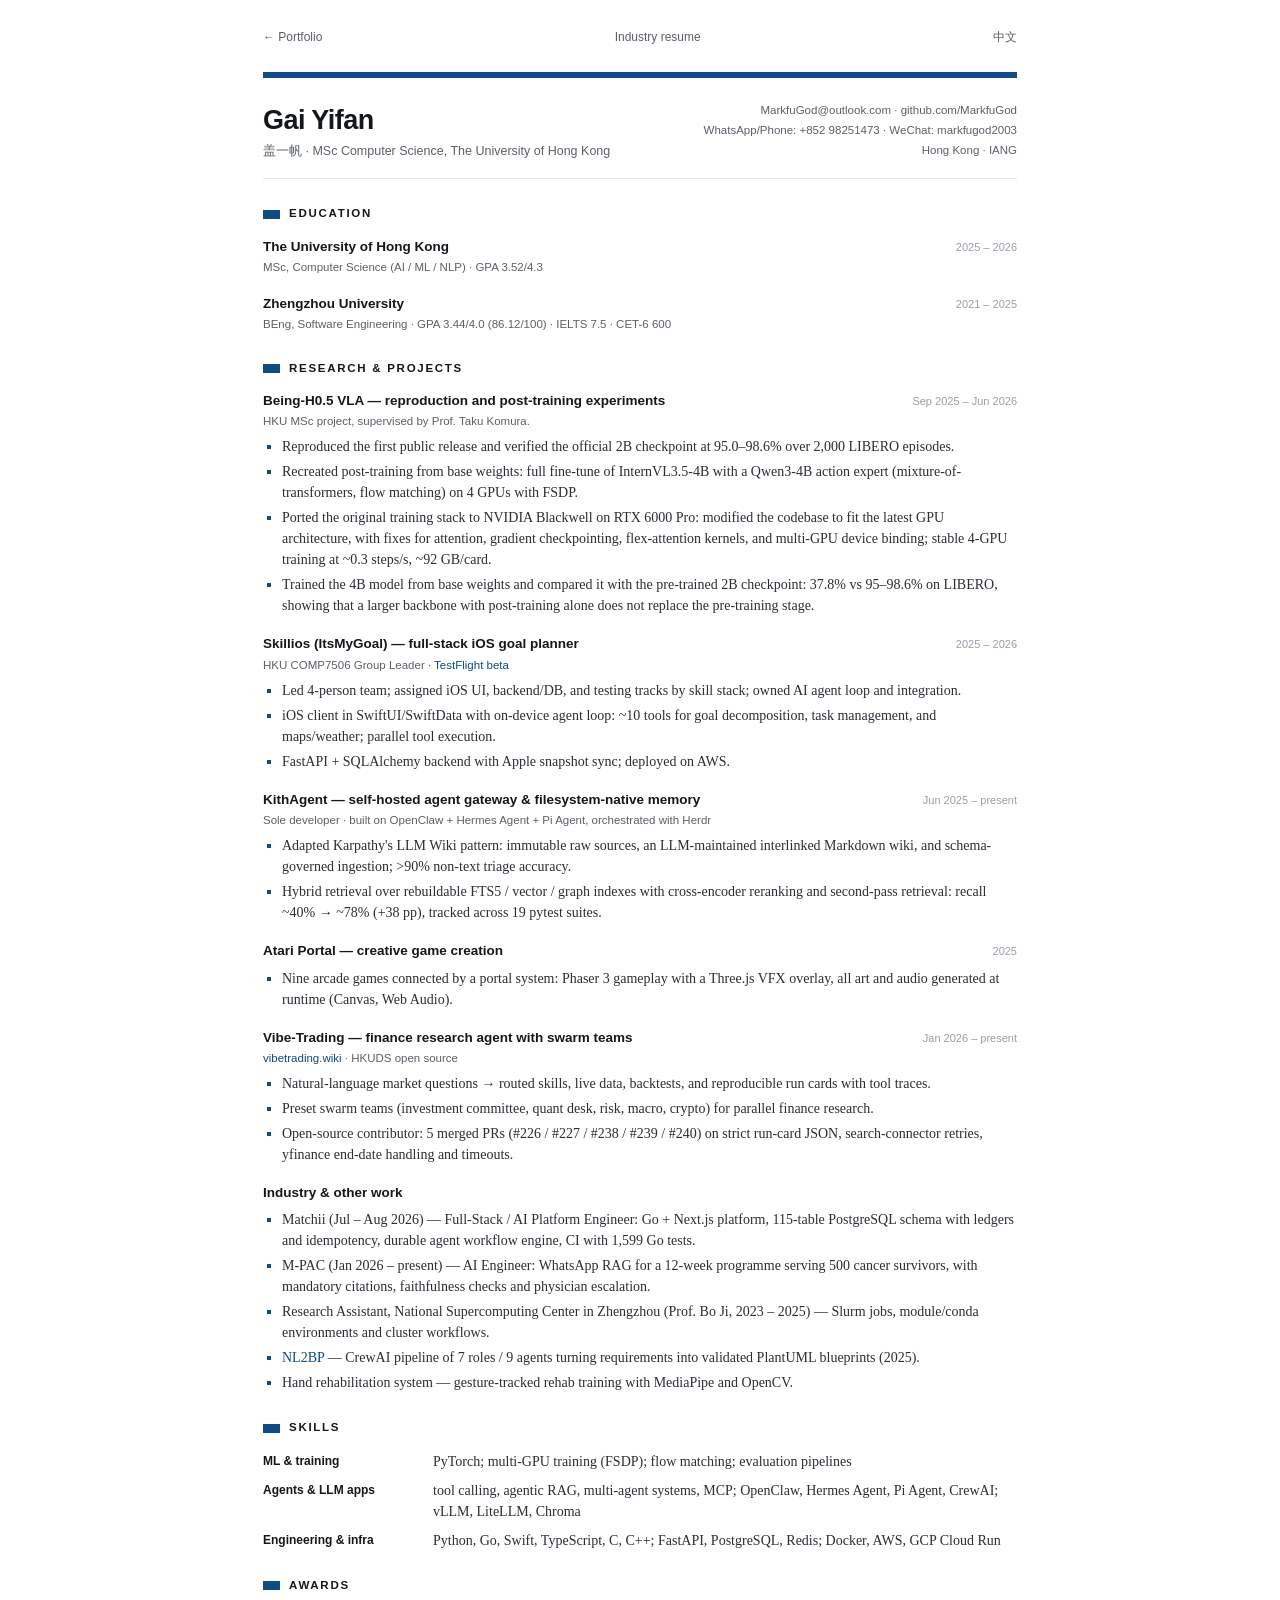
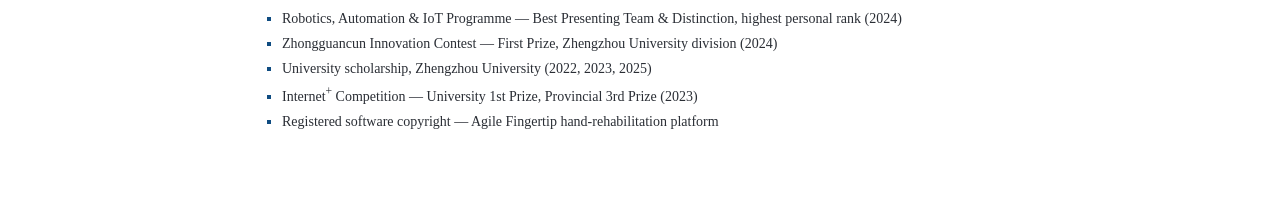
==== commit 00658a91: "Add interactive portfolio homepage; move long-form profile to profile.html." ====
--- a/index_en.html
+++ b/index_en.html
@@ -8,7 +8,7 @@
 </head>
 <body class="resume">
     <nav class="nav">
-        <a href="index.html">← Profile</a>
+        <a href="index.html">← Portfolio</a>
         <a href="index_en_industrial.html">Industry resume</a>
         <a href="index_zh.html">中文</a>
     </nav>
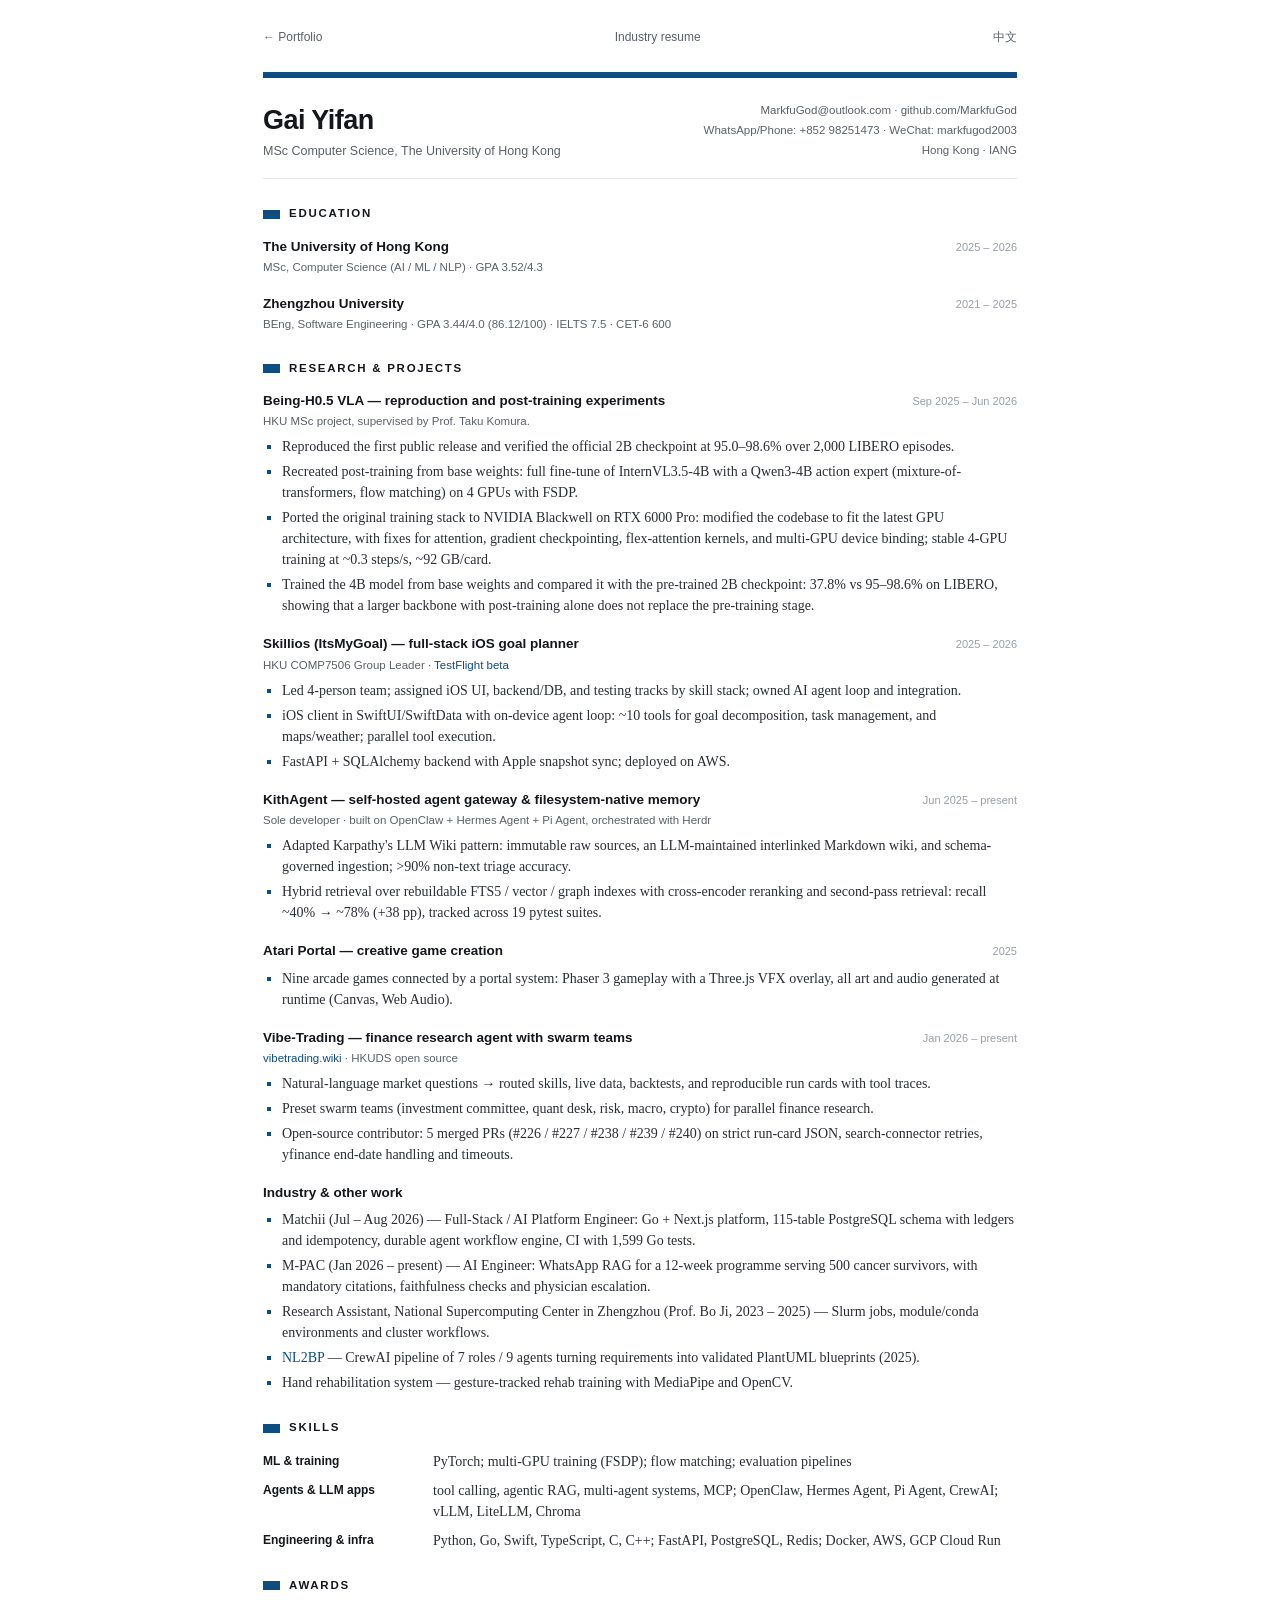
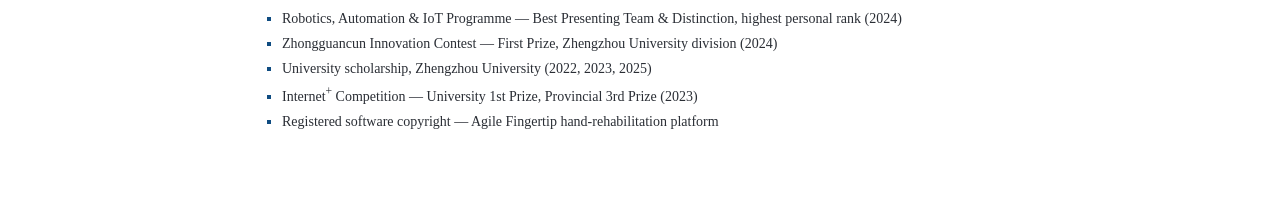
==== commit fc223f48: "Redesign homepage as a quiet one-column page; add hand-drawn SVG project figures; drop Chinese name." ====
--- a/index_en.html
+++ b/index_en.html
@@ -16,7 +16,7 @@
     <header class="masthead">
         <div>
             <h1>Gai Yifan</h1>
-            <div class="tagline">盖一帆 · MSc Computer Science, The University of Hong Kong</div>
+            <div class="tagline">MSc Computer Science, The University of Hong Kong</div>
         </div>
         <div class="contact">
             <a href="mailto:MarkfuGod@outlook.com">MarkfuGod@outlook.com</a> · github.com/MarkfuGod<br>
